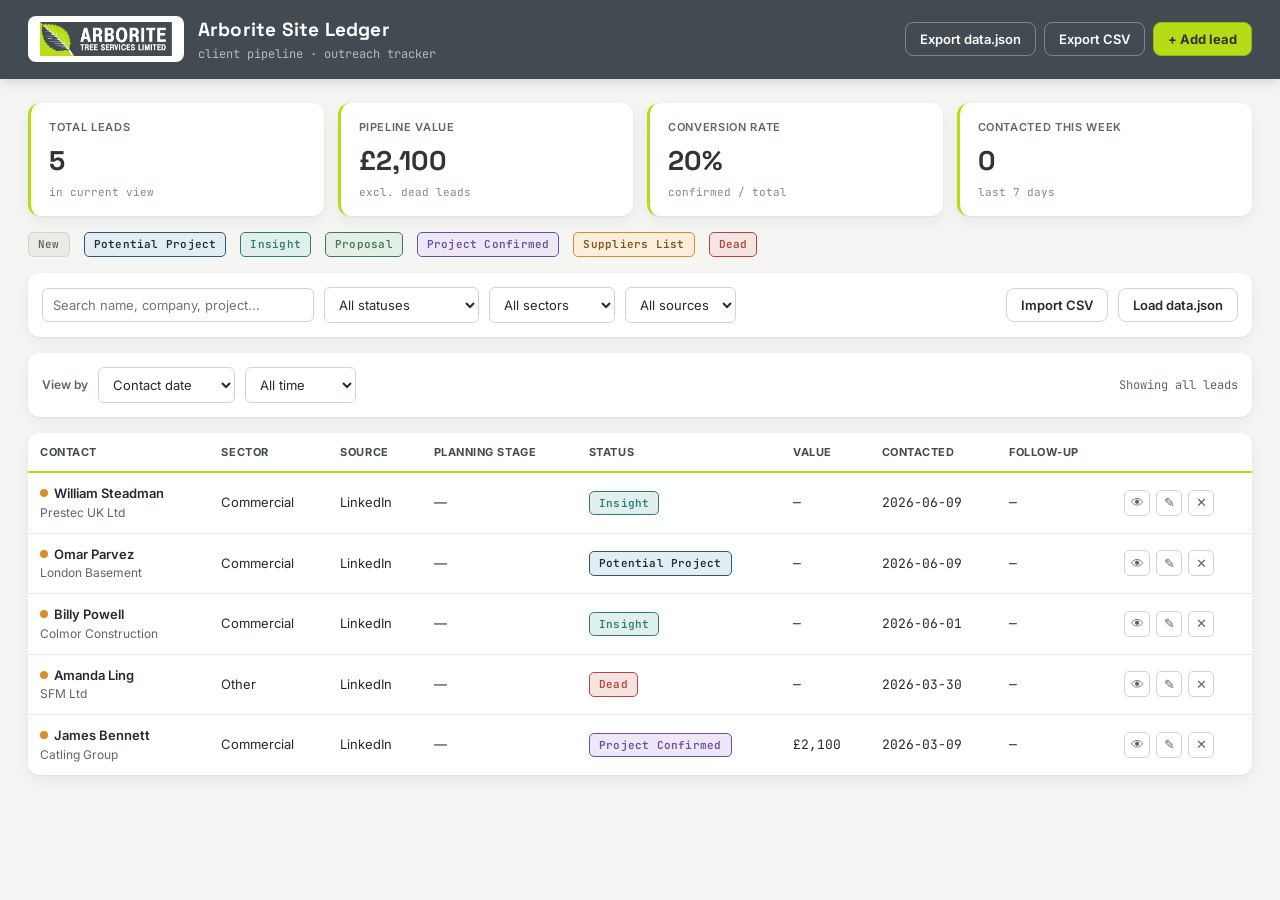
==== crm/index.html @ b4e0479b "Add Client Ledger CRM to Office Embeds the standalone site-ledger CRM (client pipeline / lead tracke" ====
<!DOCTYPE html>
<html lang="en">
<head>
<meta charset="UTF-8">
<meta name="viewport" content="width=device-width, initial-scale=1.0">
<title>Arborite Site Ledger — Client Pipeline</title>
<link rel="preconnect" href="https://fonts.googleapis.com">
<link rel="preconnect" href="https://fonts.gstatic.com" crossorigin>
<link href="https://fonts.googleapis.com/css2?family=Space+Grotesk:wght@500;600;700&family=Inter:wght@400;500;600&family=JetBrains+Mono:wght@400;500&display=swap" rel="stylesheet">
<style>
  :root{
    --ink:#242A2E;
    --ink-soft:#5C6570;
    --paper:#F5F6F3;
    --card:#FFFFFF;
    --line:#E7E9E4;
    --line-strong:#D2D5CD;
    --charcoal:#424A52;
    --charcoal-dark:#2E353A;
    --lime:#B6DC17;
    --lime-dark:#93B812;
    --lime-tint:#F2F9DC;
    --blue:#2B5876;
    --blue-dark:#17303F;
    --blue-tint:#E4EDF2;
    --amber:#D98E2B;
    --amber-tint:#FBEEDC;
    --green:#3F7A52;
    --green-tint:#E4EFE6;
    --red:#B4463C;
    --red-tint:#F5E4E2;
    --steel:#7C8A94;
    --steel-tint:#EBEAE3;
    --teal:#2D7D74;
    --teal-tint:#E1F0EE;
    --orange:#C0602A;
    --orange-tint:#F7E7DB;
    --purple:#6C4E9C;
    --purple-tint:#EEE7F5;
    --radius:10px;
    --shadow:0 1px 2px rgba(36,42,46,.05), 0 6px 16px rgba(36,42,46,.06);
    --font-display:'Space Grotesk',sans-serif;
    --font-body:'Inter',sans-serif;
    --font-mono:'JetBrains Mono',monospace;
  }
  *{box-sizing:border-box;}
  html,body{margin:0;padding:0;}
  body{
    background:var(--paper);
    color:var(--ink);
    font-family:var(--font-body);
    font-size:14px;
    line-height:1.5;
    min-height:100vh;
  }
  ::-webkit-scrollbar{width:10px;height:10px;}
  ::-webkit-scrollbar-thumb{background:var(--line-strong);border-radius:5px;}

  header.topbar{
    display:flex;align-items:center;justify-content:space-between;
    padding:16px 28px;background:var(--charcoal);
    box-shadow:0 2px 12px rgba(36,42,46,.18);
  }
  .brand{display:flex;align-items:center;gap:14px;}
  .brand .mark{height:34px;width:auto;display:block;}
  .brand h1{font-family:var(--font-display);font-size:19px;margin:0;letter-spacing:.2px;color:#fff;}
  .brand p{margin:0;font-size:12px;color:rgba(255,255,255,.62);font-family:var(--font-mono);}
  header.topbar .btn.ghost{border-color:rgba(255,255,255,.32);color:#fff;background:transparent;}
  header.topbar .btn.ghost:hover{background:rgba(255,255,255,.12);}

  main{padding:24px 28px 60px;max-width:1280px;margin:0 auto;}

  .stats{display:grid;grid-template-columns:repeat(4,1fr);gap:14px;margin-bottom:20px;}
  .stat{
    background:var(--card);border-radius:12px;box-shadow:var(--shadow);
    padding:16px 18px;position:relative;border-left:3px solid var(--lime);
  }
  .stat .label{font-size:11px;text-transform:uppercase;letter-spacing:.06em;color:var(--ink-soft);font-weight:600;margin-bottom:6px;}
  .stat .value{font-family:var(--font-display);font-size:27px;font-weight:700;color:var(--charcoal-dark);}
  .stat .sub{font-size:11px;color:var(--steel);font-family:var(--font-mono);margin-top:2px;}

  .toolbar{
    display:flex;flex-wrap:wrap;gap:10px;align-items:center;margin-bottom:16px;
    padding:14px;background:var(--card);border-radius:12px;box-shadow:var(--shadow);
  }
  .toolbar input[type=text], .toolbar select{
    border:1px solid var(--line-strong);border-radius:6px;padding:8px 10px;
    font-family:var(--font-body);font-size:13px;background:#fff;color:var(--ink);
  }
  .toolbar input[type=text]{flex:1;min-width:180px;}
  .spacer{flex:1 1 auto;}
  .btn{
    font-family:var(--font-body);font-weight:600;font-size:13px;
    border:1px solid var(--line-strong);border-radius:8px;background:#fff;color:var(--ink);
    padding:8px 14px;cursor:pointer;white-space:nowrap;

  }
  .btn:hover{background:var(--paper);}
  .btn.primary{background:var(--lime);color:var(--charcoal-dark);border-color:var(--lime-dark);font-weight:700;}
  .btn.primary:hover{background:var(--lime-dark);color:var(--charcoal-dark);}
  .btn.ghost{border-color:var(--line-strong);color:var(--ink-soft);}
  .btn.small{padding:5px 9px;font-size:12px;}
  .btn.danger{color:var(--red);border-color:var(--red);}
  .btn.danger:hover{background:var(--red-tint);}

  table{width:100%;border-collapse:collapse;background:var(--card);border-radius:12px;box-shadow:var(--shadow);overflow:hidden;}
  thead th{
    text-align:left;font-size:11px;text-transform:uppercase;letter-spacing:.05em;
    color:var(--charcoal);font-weight:700;padding:11px 12px;border-bottom:2px solid var(--lime);
    cursor:pointer;user-select:none;white-space:nowrap;
  }
  thead th:hover{color:var(--lime-dark);}
  tbody td{padding:11px 12px;border-bottom:1px solid var(--line);font-size:13px;vertical-align:middle;}
  tbody tr:last-child td{border-bottom:none;}
  tbody tr:hover{background:var(--lime-tint);}
  td.mono, .mono{font-family:var(--font-mono);}
  td.name-cell{font-weight:600;}
  td.name-cell span.company{display:block;font-weight:400;color:var(--ink-soft);font-size:12px;}

  .pill{
    display:inline-block;padding:3px 9px;border-radius:5px;font-size:11px;font-weight:600;
    font-family:var(--font-mono);letter-spacing:.02em;border:1px solid transparent;
  }
  .pill.st-new{background:var(--steel-tint);color:var(--ink-soft);border-color:var(--line-strong);}
  .pill.st-potential{background:var(--blue-tint);color:var(--blue-dark);border-color:var(--blue);}
  .pill.st-insight{background:var(--teal-tint);color:var(--teal);border-color:var(--teal);}
  .pill.st-suppliers{background:var(--amber-tint);color:#7A5416;border-color:var(--amber);}
  .pill.st-confirmed{background:var(--purple-tint);color:var(--purple);border-color:var(--purple);}
  .pill.st-proposal{background:var(--green-tint);color:var(--green);border-color:var(--green);}
  .pill.st-dead{background:var(--red-tint);color:var(--red);border-color:var(--red);}

  .priority-dot{display:inline-block;width:8px;height:8px;border-radius:50%;margin-right:6px;vertical-align:1px;}
  .priority-high{background:var(--red);}
  .priority-medium{background:var(--amber);}
  .priority-low{background:var(--steel);}

  .status-legend{display:flex;flex-wrap:wrap;gap:8px 14px;margin:-4px 0 16px;font-size:11px;color:var(--ink-soft);align-items:center;}
  .status-legend .pill{transform:none;}

  .row-actions{display:flex;gap:6px;}
  .icon-btn{
    width:26px;height:26px;border:1px solid var(--line-strong);background:#fff;border-radius:5px;
    cursor:pointer;display:flex;align-items:center;justify-content:center;font-size:13px;color:var(--ink-soft);
  }
  .icon-btn:hover{border-color:var(--ink);color:var(--ink);}

  .empty{padding:40px 20px;text-align:center;color:var(--ink-soft);}
  .empty h3{font-family:var(--font-display);margin:0 0 6px;color:var(--ink);}

  .overlay{
    position:fixed;inset:0;background:rgba(46,53,58,.6);display:none;
    align-items:flex-start;justify-content:center;padding:40px 16px;overflow-y:auto;z-index:50;
  }
  .overlay.open{display:flex;}
  .modal{
    background:var(--card);border-radius:14px;box-shadow:0 20px 50px rgba(36,42,46,.25);
    width:100%;max-width:640px;padding:24px 26px 26px;
  }
  .modal h2{font-family:var(--font-display);margin:0 0 4px;font-size:19px;}
  .modal .modal-sub{font-size:12px;color:var(--ink-soft);margin:0 0 18px;font-family:var(--font-mono);}
  .form-grid{display:grid;grid-template-columns:1fr 1fr;gap:12px 14px;}
  .form-grid .full{grid-column:1/-1;}
  .field label{display:block;font-size:11px;font-weight:700;text-transform:uppercase;letter-spacing:.04em;color:var(--ink-soft);margin-bottom:4px;}
  .field input, .field select, .field textarea{
    width:100%;border:1px solid var(--line-strong);border-radius:6px;padding:8px 10px;
    font-family:var(--font-body);font-size:13px;background:#fff;color:var(--ink);
  }
  .field textarea{resize:vertical;min-height:56px;}
  .section-label{
    grid-column:1/-1;font-family:var(--font-mono);font-size:11px;text-transform:uppercase;
    letter-spacing:.08em;color:var(--charcoal);border-top:1px dashed var(--line-strong);padding-top:12px;margin-top:2px;
  }
  .modal-footer{display:flex;justify-content:space-between;align-items:center;margin-top:20px;gap:10px;}

  .contact-row{display:grid;grid-template-columns:1.2fr 1.2fr 1.4fr 1fr auto;gap:6px;margin-bottom:6px;align-items:center;}
  .contact-row input{width:100%;border:1px solid var(--line-strong);border-radius:6px;padding:7px 9px;font-family:var(--font-body);font-size:12px;background:#fff;color:var(--ink);}
  .contact-row .icon-btn{flex-shrink:0;}
  @media (max-width:600px){ .contact-row{grid-template-columns:1fr 1fr;grid-auto-rows:auto;} .contact-row .icon-btn{grid-column:1/-1;justify-self:end;} }

  .view-header{display:flex;align-items:flex-start;justify-content:space-between;gap:12px;margin-bottom:4px;}
  .view-header h2{margin:0;}
  .view-header .view-company{font-size:13px;color:var(--ink-soft);margin:2px 0 0;}
  .view-grid{display:grid;grid-template-columns:1fr 1fr;gap:10px 20px;margin:16px 0;}
  .view-grid .vf{border-top:1px dashed var(--line);padding-top:8px;}
  .view-grid .vf .vlabel{font-size:11px;text-transform:uppercase;letter-spacing:.05em;color:var(--ink-soft);font-weight:700;margin-bottom:3px;}
  .view-grid .vf .vval{font-size:13px;}
  .view-grid .vf.full{grid-column:1/-1;}
  .view-section{margin-top:14px;padding-top:12px;border-top:1px dashed var(--line-strong);}
  .view-section .vlabel{font-size:11px;text-transform:uppercase;letter-spacing:.05em;color:var(--charcoal);font-weight:700;margin-bottom:6px;}
  .view-section .vbody{font-size:13px;line-height:1.65;white-space:pre-wrap;max-height:280px;overflow-y:auto;background:var(--paper);border:1px solid var(--line);border-radius:6px;padding:10px 12px;}

  .csv-map{width:100%;border-collapse:collapse;font-size:12px;margin-top:12px;}
  .csv-map th{text-align:left;padding:6px 8px;background:var(--steel-tint);}
  .csv-map td{padding:6px 8px;border-bottom:1px solid var(--line);}
  .csv-map select{width:100%;padding:5px;font-size:12px;border:1px solid var(--line-strong);border-radius:5px;}
  .csv-preview{font-family:var(--font-mono);font-size:11px;color:var(--ink-soft);max-width:220px;overflow:hidden;text-overflow:ellipsis;white-space:nowrap;}

  .helptext{font-size:12px;color:var(--ink-soft);line-height:1.6;background:var(--blue-tint);border:1px dashed var(--blue);border-radius:6px;padding:10px 12px;margin-bottom:14px;}
  .helptext code{background:rgba(255,255,255,.6);padding:1px 5px;border-radius:3px;font-family:var(--font-mono);}

  @media (max-width:760px){
    .stats{grid-template-columns:repeat(2,1fr);}
    .form-grid{grid-template-columns:1fr;}
    main{padding:16px;}
    header.topbar{padding:14px 16px;}
    table{font-size:12px;}
    thead th:nth-child(2), tbody td:nth-child(2),
    thead th:nth-child(4), tbody td:nth-child(4),
    thead th:nth-child(6), tbody td:nth-child(6),
    thead th:nth-child(8), tbody td:nth-child(8){display:none;}
  }
</style>
</head>
<body>

<header class="topbar">
  <div class="brand">
    <div style="background:#fff;border-radius:8px;padding:6px 12px;display:flex;align-items:center;">
      <img class="mark" alt="Arborite Tree Services logo" src="[data-uri]">
    </div>
    <div>
      <h1>Arborite Site Ledger</h1>
      <p>client pipeline · outreach tracker</p>
    </div>
  </div>
  <div style="display:flex;gap:8px;">
    <button class="btn ghost" id="btnExportJson">Export data.json</button>
    <button class="btn ghost" id="btnExportCsv">Export CSV</button>
    <button class="btn primary" id="btnAdd">+ Add lead</button>
  </div>
</header>

<div id="localNotice" style="display:none;background:var(--amber-tint);border-bottom:1px solid var(--amber);padding:8px 28px;font-size:12px;color:#7A5416;">
  Opened as a local file, so this is showing the built-in sample data rather than <code>data.json</code> — edits here won't be saved automatically. Host it on GitHub Pages (see README) for changes to load live, and always click <strong>Export data.json</strong> before closing to keep your work.
</div>

<main>

  <div class="stats" id="stats"></div>
  <div class="status-legend" id="statusLegend"></div>

  <div class="toolbar">
    <input type="text" id="search" placeholder="Search name, company, project...">
    <select id="filterStatus"><option value="">All statuses</option></select>
    <select id="filterSector"><option value="">All sectors</option></select>
    <select id="filterSource"><option value="">All sources</option></select>
    <span class="spacer"></span>
    <button class="btn" id="btnImportCsv">Import CSV</button>
    <button class="btn" id="btnImportJson">Load data.json</button>
  </div>

  <div class="toolbar">
    <label style="font-size:12px;color:var(--ink-soft);font-weight:600;">View by</label>
    <select id="periodBasis">
      <option value="contactDate">Contact date</option>
      <option value="dateInsight">Date insight</option>
      <option value="dateProposal">Date proposal</option>
      <option value="dateConfirmed">Date confirmed</option>
    </select>
    <select id="periodRange">
      <option value="all">All time</option>
      <option value="week">This week</option>
      <option value="month">This month</option>
      <option value="year">This year</option>
    </select>
    <span class="spacer"></span>
    <span id="periodSummary" style="font-size:12px;color:var(--ink-soft);font-family:var(--font-mono);"></span>
  </div>

  <table id="table">
    <thead>
      <tr>
        <th data-sort="name">Contact</th>
        <th data-sort="sector">Sector</th>
        <th data-sort="source">Source</th>
        <th data-sort="planningStage">Planning stage</th>
        <th data-sort="status">Status</th>
        <th data-sort="value">Value</th>
        <th data-sort="contactDate">Contacted</th>
        <th data-sort="nextFollowUp">Follow-up</th>
        <th></th>
      </tr>
    </thead>
    <tbody id="tbody"></tbody>
  </table>
  <div class="empty" id="emptyState" style="display:none;">
    <h3>No leads yet</h3>
    <p>Add one manually, or import a CSV export from Glenigan or your spreadsheet.</p>
  </div>

</main>

<div class="overlay" id="leadOverlay">
  <div class="modal">
    <h2 id="leadModalTitle">Add lead</h2>
    <p class="modal-sub">Fields marked with a section header are optional — fill in what applies.</p>
    <form id="leadForm">
      <div class="form-grid">
        <div class="field"><label>Name</label><input required name="name"></div>
        <div class="field"><label>Company</label><input name="company"></div>
        <div class="field"><label>Job title</label><input name="jobTitle"></div>
        <div class="field"><label>Net worth</label><input name="networth" placeholder="e.g. $20M-$50M"></div>
        <div class="field"><label>Sector</label>
          <select name="sector">
            <option>Commercial</option><option>Residential</option><option>Industrial</option>
            <option>Retail</option><option>Education</option><option>Healthcare</option>
            <option>Infrastructure</option><option>Other</option>
          </select>
        </div>
        <div class="field"><label>Source</label>
          <select name="source">
            <option>LinkedIn</option><option>Glenigan</option><option>Referral</option>
            <option>Cold call</option><option>Website</option><option>Other</option>
          </select>
        </div>
        <div class="field"><label>Status</label>
          <select name="status">
            <option>New</option><option>Potential Project</option><option>Insight</option>
            <option>Proposal</option><option>Project Confirmed</option>
            <option>Suppliers List</option><option>Dead</option>
          </select>
        </div>
        <div class="field"><label>Email</label><input name="email" type="email"></div>
        <div class="field"><label>Phone</label><input name="phone"></div>
        <div class="field full"><label>LinkedIn URL</label><input name="linkedinUrl"></div>
        <div class="field"><label>Contact date</label><input name="contactDate" type="date"></div>
        <div class="field"><label>Emailed?</label>
          <select name="emailed"><option value="true">Yes</option><option value="false">No</option></select>
        </div>
        <div class="field"><label>Called?</label>
          <select name="called"><option value="false">No</option><option value="true">Yes</option></select>
        </div>
        <div class="field"><label>Quote value (£)</label><input name="quoteValue" type="number" step="1"></div>
        <div class="field"><label>Date insight</label><input name="dateInsight" type="date"></div>
        <div class="field"><label>Date proposal</label><input name="dateProposal" type="date"></div>
        <div class="field"><label>Date confirmed</label><input name="dateConfirmed" type="date"></div>
        <div class="field"><label>Owner</label><input name="owner" placeholder="Who's handling this"></div>
        <div class="field"><label>Priority</label>
          <select name="priority"><option>Medium</option><option>High</option><option>Low</option></select>
        </div>
        <div class="field"><label>Next follow-up date</label>
          <div style="display:flex;gap:6px;">
            <input name="nextFollowUp" type="date" style="flex:1;">
            <button type="button" class="btn small" id="btnSuggestFollowUp" title="Suggest a follow-up date based on contact date and status">Suggest</button>
          </div>
        </div>
        <div class="field full"><label>Retarget / current situation</label><input name="retargetSituation" placeholder="e.g. revisit in Q3, awaiting budget sign-off"></div>

        <div class="section-label">Additional contacts (optional)</div>
        <div class="field full">
          <div id="contactsList"></div>
          <button type="button" class="btn small" id="btnAddContact" style="margin-top:2px;">+ Add contact</button>
        </div>

        <div class="section-label">Glenigan project details (optional)</div>
        <div class="field full"><label>Project name</label><input name="projectName" placeholder="e.g. 42 Fenwick Street redevelopment"></div>
        <div class="field"><label>Project value (£)</label><input name="projectValue" type="number" step="1"></div>
        <div class="field"><label>Planning stage</label>
          <select name="planningStage">
            <option value="">—</option>
            <option>Early planning</option><option>Plans approved</option>
            <option>Pre-tender</option><option>Tender</option>
            <option>Contract awarded</option>
          </select>
        </div>
        <div class="field"><label>Region</label><input name="region" placeholder="e.g. Greater London"></div>

        <div class="field full"><label>Comments / services required</label><textarea name="notes"></textarea></div>
      </div>
      <div class="modal-footer">
        <button type="button" class="btn danger" id="btnDeleteLead" style="display:none;">Delete lead</button>
        <span class="spacer"></span>
        <button type="button" class="btn ghost" id="btnCancelLead">Cancel</button>
        <button type="submit" class="btn primary">Save lead</button>
      </div>
    </form>
  </div>
</div>

<div class="overlay" id="viewOverlay">
  <div class="modal" id="viewModalBody" style="max-width:680px;"></div>
</div>

<div class="overlay" id="csvOverlay">
  <div class="modal" style="max-width:760px;">
    <h2>Import CSV</h2>
    <p class="modal-sub">Works with a Glenigan project export or your own spreadsheet — map the columns below, then import.</p>
    <div id="csvStep1">
      <div class="helptext">Export a CSV from Glenigan's dashboard, or from Excel via <code>File → Save As → CSV</code>, then choose the file here.</div>
      <input type="file" id="csvFile" accept=".csv,text/csv">
    </div>
    <div id="csvStep2" style="display:none;">
      <table class="csv-map">
        <thead><tr><th>Your column</th><th>Sample</th><th>Maps to</th></tr></thead>
        <tbody id="csvMapBody"></tbody>
      </table>
    </div>
    <div class="modal-footer">
      <span class="spacer"></span>
      <button type="button" class="btn ghost" id="btnCancelCsv">Cancel</button>
      <button type="button" class="btn primary" id="btnConfirmCsv" style="display:none;">Import rows</button>
    </div>
  </div>
</div>

<input type="file" id="jsonFile" accept=".json" style="display:none;">

<script>
const FIELD_OPTIONS = [
  {key:'', label:'— ignore —'},
  {key:'name', label:'Name'},
  {key:'company', label:'Company'},
  {key:'jobTitle', label:'Job title'},
  {key:'networth', label:'Net worth'},
  {key:'sector', label:'Sector'},
  {key:'source', label:'Source'},
  {key:'linkedinUrl', label:'LinkedIn URL'},
  {key:'email', label:'Email'},
  {key:'phone', label:'Phone'},
  {key:'contactDate', label:'Contact date'},
  {key:'status', label:'Status'},
  {key:'quoteValue', label:'Quote value'},
  {key:'dateInsight', label:'Date insight'},
  {key:'dateProposal', label:'Date proposal'},
  {key:'dateConfirmed', label:'Date confirmed'},
  {key:'projectName', label:'Project name'},
  {key:'projectValue', label:'Project value'},
  {key:'planningStage', label:'Planning stage'},
  {key:'region', label:'Region'},
  {key:'notes', label:'Comments / services required'},
  {key:'retargetSituation', label:'Retarget / current situation'},
  {key:'owner', label:'Owner'},
  {key:'priority', label:'Priority'},
  {key:'nextFollowUp', label:'Next follow-up date'},
];

const HEADER_GUESSES = {
  name:['name','contact name','full name','contact','lead'],
  company:['company','company name','client','organisation','organization'],
  jobTitle:['job title','title','position','role'],
  networth:['networth','net worth'],
  sector:['sector','vertical','industry'],
  source:['source','from','from?'],
  linkedinUrl:['linkedin','linkedin account','linkedin url','profile'],
  email:['email','email address'],
  phone:['phone','telephone','mobile','contact number'],
  contactDate:['contact date','date','date contacted','first contact','date a.','date added'],
  status:['status','stage','lead status'],
  quoteValue:['quote value','quote','value'],
  dateInsight:['date insight'],
  dateProposal:['date proposal'],
  dateConfirmed:['date confirmed','date confirm','confirmed date'],
  projectName:['project name','project','scheme','development','site name'],
  projectValue:['project value','contract value','value (£)','project cost','job value'],
  planningStage:['planning stage','planning status'],
  region:['region','location','area','county','town'],
  notes:['notes','comment','comments','description','comments/services required','services required'],
  retargetSituation:['retarget','current situation','retarget/current situation'],
  owner:['owner','assigned to','rep','sales rep','person'],
  priority:['priority'],
  nextFollowUp:['next follow up','next follow-up','follow up date','next action date','follo.','follow up'],
};

let LEADS = [];
let sortState = {key:'contactDate', dir:'desc'};

function uid(){ return 'l' + Math.random().toString(36).slice(2,9); }

const EMBEDDED_SEED = {
  "leads": [
    {
      "id": "l001",
      "name": "James Bennett",
      "company": "Catling Group",
      "jobTitle": "Managing QS",
      "sector": "Commercial",
      "source": "LinkedIn",
      "linkedinUrl": "https://www.linkedin.com/in/james-bennett-6b4420b2/",
      "email": "lirind@catlingltd.co.uk",
      "phone": "",
      "contactDate": "2026-03-09",
      "emailed": true,
      "status": "Project Confirmed",
      "quoteValue": 2100,
      "projectName": "",
      "projectValue": "",
      "region": "",
      "notes": "",
      "owner": "",
      "priority": "Medium",
      "nextFollowUp": "",
      "networth": "",
      "called": false,
      "retargetSituation": "",
      "dateInsight": "",
      "dateProposal": "",
      "dateConfirmed": "2026-06-09",
      "contacts": [],
      "planningStage": ""
    },
    {
      "id": "l002",
      "name": "Billy Powell",
      "company": "Colmor Construction",
      "jobTitle": "QS",
      "sector": "Commercial",
      "source": "LinkedIn",
      "linkedinUrl": "https://www.linkedin.com/in/billy-powell-5bb440133/",
      "email": "Billy@Colmorconstruction.co.uk",
      "phone": "",
      "contactDate": "2026-06-01",
      "emailed": true,
      "status": "Insight",
      "quoteValue": "",
      "projectName": "",
      "projectValue": "",
      "region": "",
      "notes": "",
      "owner": "",
      "priority": "Medium",
      "nextFollowUp": "",
      "networth": "",
      "called": false,
      "retargetSituation": "",
      "dateInsight": "",
      "dateProposal": "",
      "dateConfirmed": "",
      "contacts": [],
      "planningStage": ""
    },
    {
      "id": "l003",
      "name": "William Steadman",
      "company": "Prestec UK Ltd",
      "jobTitle": "Assistant QS",
      "sector": "Commercial",
      "source": "LinkedIn",
      "linkedinUrl": "https://www.linkedin.com/in/william-steadman-82a23a349/",
      "email": "will.steadman@prestecuk.com",
      "phone": "",
      "contactDate": "2026-06-09",
      "emailed": true,
      "status": "Insight",
      "quoteValue": "",
      "projectName": "",
      "projectValue": "",
      "region": "",
      "notes": "",
      "owner": "",
      "priority": "Medium",
      "nextFollowUp": "",
      "networth": "",
      "called": false,
      "retargetSituation": "",
      "dateInsight": "",
      "dateProposal": "",
      "dateConfirmed": "",
      "contacts": [],
      "planningStage": ""
    },
    {
      "id": "l004",
      "name": "Amanda Ling",
      "company": "SFM Ltd",
      "jobTitle": "MD",
      "sector": "Other",
      "source": "LinkedIn",
      "linkedinUrl": "https://www.linkedin.com/in/amandaling/",
      "email": "Laura.Mascall@sfm-limited.com",
      "phone": "",
      "contactDate": "2026-03-30",
      "emailed": true,
      "status": "Dead",
      "quoteValue": "",
      "projectName": "",
      "projectValue": "",
      "region": "",
      "notes": "",
      "owner": "",
      "priority": "Medium",
      "nextFollowUp": "",
      "networth": "",
      "called": false,
      "retargetSituation": "",
      "dateInsight": "",
      "dateProposal": "",
      "dateConfirmed": "",
      "contacts": [],
      "planningStage": ""
    },
    {
      "id": "l005",
      "name": "Omar Parvez",
      "company": "London Basement",
      "jobTitle": "QS",
      "sector": "Commercial",
      "source": "LinkedIn",
      "linkedinUrl": "https://www.linkedin.com/in/omar-p-53b12b8a/",
      "email": "sales@londonbasement.co.uk",
      "phone": "",
      "contactDate": "2026-06-09",
      "emailed": true,
      "status": "Potential Project",
      "quoteValue": "",
      "projectName": "",
      "projectValue": "",
      "region": "",
      "notes": "",
      "owner": "",
      "priority": "Medium",
      "nextFollowUp": "",
      "networth": "",
      "called": false,
      "retargetSituation": "",
      "dateInsight": "",
      "dateProposal": "",
      "dateConfirmed": "",
      "contacts": [],
      "planningStage": ""
    }
  ]
};

function statusClass(s){
  const map = {
    'New':'st-new','Potential Project':'st-potential','Insight':'st-insight',
    'Proposal':'st-proposal','Project Confirmed':'st-confirmed',
    'Suppliers List':'st-suppliers','Dead':'st-dead'
  };
  return map[s] || 'st-new';
}

function money(n){
  if(n === '' || n === null || n === undefined || isNaN(n)) return '—';
  return '£' + Number(n).toLocaleString('en-GB');
}

async function loadData(){
  try{
    const res = await fetch('./data.json', {cache:'no-store'});
    if(!res.ok) throw new Error('no file');
    const json = await res.json();
    LEADS = json.leads || [];
  }catch(e){
    LEADS = JSON.parse(JSON.stringify(EMBEDDED_SEED.leads));
    document.getElementById('localNotice').style.display = 'block';
  }
  populateFilterOptions();
  render();
}

function populateFilterOptions(){
  const statusSel = document.getElementById('filterStatus');
  const sectorSel = document.getElementById('filterSector');
  const sourceSel = document.getElementById('filterSource');
  const statuses = ['New','Potential Project','Insight','Proposal','Project Confirmed','Suppliers List','Dead'];
  const sectors = ['Commercial','Residential','Industrial','Retail','Education','Healthcare','Infrastructure','Other'];
  const sources = ['LinkedIn','Glenigan','Referral','Cold call','Website','Other'];
  [[statusSel,statuses],[sectorSel,sectors],[sourceSel,sources]].forEach(([sel,list])=>{
    list.forEach(v=>{
      const o=document.createElement('option'); o.value=v; o.textContent=v; sel.appendChild(o);
    });
  });
}

const STATUS_LIST = ['New','Potential Project','Insight','Proposal','Project Confirmed','Suppliers List','Dead'];

function renderStatusLegend(){
  document.getElementById('statusLegend').innerHTML = STATUS_LIST.map(s=>
    `<span class="pill ${statusClass(s)}">${s}</span>`
  ).join('');
}

function computeStats(list){
  const total = list.length;
  const active = list.filter(l=>l.status!=='Dead');
  const pipelineValue = active.reduce((sum,l)=>{
    const q = parseFloat(l.quoteValue)||0;
    const p = parseFloat(l.projectValue)||0;
    return sum + q + p;
  },0);
  const converted = list.filter(l=>l.status==='Project Confirmed').length;
  const conversionRate = total ? Math.round((converted/total)*100) : 0;
  const weekAgo = new Date(); weekAgo.setDate(weekAgo.getDate()-7);
  const thisWeek = list.filter(l=>l.contactDate && new Date(l.contactDate) >= weekAgo).length;
  return {total, pipelineValue, conversionRate, thisWeek};
}

function renderStats(list){
  const s = computeStats(list);
  document.getElementById('stats').innerHTML = `
    <div class="stat"><div class="label">Total leads</div><div class="value">${s.total}</div><div class="sub">in current view</div></div>
    <div class="stat"><div class="label">Pipeline value</div><div class="value">${money(s.pipelineValue)}</div><div class="sub">excl. dead leads</div></div>
    <div class="stat"><div class="label">Conversion rate</div><div class="value">${s.conversionRate}%</div><div class="sub">confirmed / total</div></div>
    <div class="stat"><div class="label">Contacted this week</div><div class="value">${s.thisWeek}</div><div class="sub">last 7 days</div></div>
  `;
}

function inPeriod(dateStr, range){
  if(range === 'all') return true;
  if(!dateStr) return false;
  const d = new Date(dateStr);
  if(isNaN(d)) return false;
  const now = new Date();
  if(range === 'week'){
    const weekAgo = new Date(); weekAgo.setDate(now.getDate()-7);
    return d >= weekAgo && d <= now;
  }
  if(range === 'month'){
    return d.getFullYear() === now.getFullYear() && d.getMonth() === now.getMonth();
  }
  if(range === 'year'){
    return d.getFullYear() === now.getFullYear();
  }
  return true;
}

function getFiltered(){
  const q = document.getElementById('search').value.trim().toLowerCase();
  const fStatus = document.getElementById('filterStatus').value;
  const fSector = document.getElementById('filterSector').value;
  const fSource = document.getElementById('filterSource').value;
  const pBasis = document.getElementById('periodBasis').value;
  const pRange = document.getElementById('periodRange').value;
  let list = LEADS.filter(l=>{
    if(fStatus && l.status !== fStatus) return false;
    if(fSector && l.sector !== fSector) return false;
    if(fSource && l.source !== fSource) return false;
    if(!inPeriod(l[pBasis], pRange)) return false;
    if(q){
      const hay = [l.name,l.company,l.projectName,l.jobTitle,l.region].join(' ').toLowerCase();
      if(!hay.includes(q)) return false;
    }
    return true;
  });
  list.sort((a,b)=>{
    let av,bv;
    if(sortState.key==='value'){
      av = (parseFloat(a.quoteValue)||0)+(parseFloat(a.projectValue)||0);
      bv = (parseFloat(b.quoteValue)||0)+(parseFloat(b.projectValue)||0);
    } else {
      av = a[sortState.key] || '';
      bv = b[sortState.key] || '';
    }
    if(av < bv) return sortState.dir==='asc' ? -1 : 1;
    if(av > bv) return sortState.dir==='asc' ? 1 : -1;
    return 0;
  });
  return list;
}

const RANGE_LABEL = {all:'All time', week:'this week', month:'this month', year:'this year'};
const BASIS_LABEL = {contactDate:'contact date', dateInsight:'date insight', dateProposal:'date proposal', dateConfirmed:'date confirmed'};

function render(){
  const list = getFiltered();
  renderStats(list);
  const basis = document.getElementById('periodBasis').value;
  const range = document.getElementById('periodRange').value;
  document.getElementById('periodSummary').textContent =
    range === 'all' ? 'Showing all leads' : `Showing ${RANGE_LABEL[range]}, by ${BASIS_LABEL[basis]}`;
  const tbody = document.getElementById('tbody');
  const empty = document.getElementById('emptyState');
  if(list.length === 0){
    tbody.innerHTML = '';
    empty.style.display = 'block';
    document.getElementById('table').style.display = 'none';
    return;
  }
  empty.style.display = 'none';
  document.getElementById('table').style.display = 'table';
  tbody.innerHTML = list.map(l=>{
    const val = (parseFloat(l.quoteValue)||0)+(parseFloat(l.projectValue)||0);
    const prClass = 'priority-' + (l.priority||'Medium').toLowerCase();
    const ownerLine = l.company && l.owner ? `${escapeHtml(l.company)} · ${escapeHtml(l.owner)}` : escapeHtml(l.company||l.owner||'');
    return `<tr data-id="${l.id}">
      <td class="name-cell"><span class="priority-dot ${prClass}" title="Priority: ${l.priority||'Medium'}"></span>${escapeHtml(l.name||'')}${ownerLine ? `<span class="company">${ownerLine}</span>`:''}</td>
      <td>${escapeHtml(l.sector||'—')}</td>
      <td>${escapeHtml(l.source||'—')}</td>
      <td>${escapeHtml(l.planningStage||'—')}</td>
      <td><span class="pill ${statusClass(l.status)}">${escapeHtml(l.status||'New')}</span></td>
      <td class="mono">${val ? money(val) : '—'}</td>
      <td class="mono">${l.contactDate||'—'}</td>
      <td class="mono">${followUpCell(l)}</td>
      <td>
        <div class="row-actions">
          <button class="icon-btn view-btn" title="View" data-id="${l.id}">&#128065;</button>
          <button class="icon-btn edit-btn" title="Edit" data-id="${l.id}">✎</button>
          <button class="icon-btn delete-btn" title="Delete" data-id="${l.id}">✕</button>
        </div>
      </td>
    </tr>`;
  }).join('');

  tbody.querySelectorAll('.view-btn').forEach(b=>b.addEventListener('click', ()=>openViewModal(b.dataset.id)));
  tbody.querySelectorAll('.edit-btn').forEach(b=>b.addEventListener('click', ()=>openLeadModal(b.dataset.id)));
  tbody.querySelectorAll('.delete-btn').forEach(b=>b.addEventListener('click', ()=>deleteLead(b.dataset.id)));
}

function followUpCell(l){
  if(!l.nextFollowUp) return '—';
  const isOpen = l.status !== 'Dead' && l.status !== 'Project Confirmed';
  const isOverdue = isOpen && new Date(l.nextFollowUp) < new Date(new Date().toDateString());
  return isOverdue
    ? `<span style="color:var(--red);font-weight:600;">${l.nextFollowUp}</span>`
    : l.nextFollowUp;
}

function escapeHtml(str){
  return String(str).replace(/[&<>"']/g, m=>({'&':'&amp;','<':'&lt;','>':'&gt;','"':'&quot;',"'":'&#39;'}[m]));
}

document.querySelectorAll('thead th[data-sort]').forEach(th=>{
  th.addEventListener('click', ()=>{
    const key = th.dataset.sort;
    if(sortState.key === key){ sortState.dir = sortState.dir==='asc'?'desc':'asc'; }
    else { sortState.key = key; sortState.dir = 'asc'; }
    render();
  });
});

['search','filterStatus','filterSector','filterSource','periodBasis','periodRange'].forEach(id=>{
  document.getElementById(id).addEventListener('input', render);
  document.getElementById(id).addEventListener('change', render);
});
renderStatusLegend();

// ---- View modal (read-only) ----
const viewOverlay = document.getElementById('viewOverlay');

function vf(label, value, full){
  if(value === undefined || value === null || value === '') value = '—';
  return `<div class="vf${full?' full':''}"><div class="vlabel">${label}</div><div class="vval">${escapeHtml(value)}</div></div>`;
}

function openViewModal(id){
  const l = LEADS.find(x=>x.id===id);
  if(!l) return;
  const val = (parseFloat(l.quoteValue)||0)+(parseFloat(l.projectValue)||0);
  document.getElementById('viewModalBody').innerHTML = `
    <div class="view-header">
      <div>
        <h2>${escapeHtml(l.name||'')}</h2>
        <p class="view-company">${escapeHtml(l.jobTitle||'')}${l.jobTitle && l.company ? ' · ' : ''}${escapeHtml(l.company||'')}</p>
      </div>
      <span class="pill ${statusClass(l.status)}">${escapeHtml(l.status||'New')}</span>
    </div>
    <div class="view-grid">
      ${vf('Sector', l.sector)}
      ${vf('Source', l.source)}
      ${vf('Email', l.email)}
      ${vf('Phone', l.phone)}
      <div class="vf full"><div class="vlabel">LinkedIn</div><div class="vval">${l.linkedinUrl ? `<a href="${escapeHtml(l.linkedinUrl)}" target="_blank" rel="noopener" style="color:var(--blue);">${escapeHtml(l.linkedinUrl)}</a>` : '—'}</div></div>
      ${vf('Net worth', l.networth)}
      ${vf('Owner', l.owner)}
      ${vf('Priority', l.priority)}
      ${vf('Emailed', l.emailed ? 'Yes' : 'No')}
      ${vf('Called', l.called ? 'Yes' : 'No')}
      ${vf('Contact date', l.contactDate)}
      ${vf('Next follow-up', l.nextFollowUp)}
      ${vf('Date insight', l.dateInsight)}
      ${vf('Date proposal', l.dateProposal)}
      ${vf('Date confirmed', l.dateConfirmed)}
      ${vf('Quote / value', val ? money(val) : '—')}
    </div>
    ${l.projectName || l.projectValue || l.planningStage || l.region ? `
    <div class="view-section">
      <div class="vlabel">Glenigan project</div>
      <div class="view-grid" style="margin-top:0;">
        ${vf('Project name', l.projectName, true)}
        ${vf('Project value', l.projectValue ? money(l.projectValue) : '—')}
        ${vf('Planning stage', l.planningStage)}
        ${vf('Region', l.region)}
      </div>
    </div>` : ''}
    ${l.contacts && l.contacts.length ? `
    <div class="view-section">
      <div class="vlabel">Additional contacts</div>
      <div class="view-grid" style="margin-top:0;">
        ${l.contacts.map(c=>`
          <div class="vf full" style="border-top:1px solid var(--line);padding-top:8px;">
            <div class="vval" style="font-weight:600;">${escapeHtml(c.name||'Unnamed contact')}${c.jobTitle?` <span style="font-weight:400;color:var(--ink-soft);">— ${escapeHtml(c.jobTitle)}</span>`:''}</div>
            <div class="vval" style="color:var(--ink-soft);font-size:12px;margin-top:2px;">${[c.email,c.phone].filter(Boolean).map(escapeHtml).join(' · ') || '—'}</div>
          </div>`).join('')}
      </div>
    </div>` : ''}
    ${l.retargetSituation ? `
    <div class="view-section">
      <div class="vlabel">Retarget / current situation</div>
      <div class="vbody">${escapeHtml(l.retargetSituation)}</div>
    </div>` : ''}
    <div class="view-section">
      <div class="vlabel">Comments / services required</div>
      <div class="vbody">${l.notes ? escapeHtml(l.notes) : 'No description yet.'}</div>
    </div>
    <div class="modal-footer">
      <span class="spacer"></span>
      <button type="button" class="btn ghost" id="btnCloseView">Close</button>
      <button type="button" class="btn primary" id="btnEditFromView">Edit lead</button>
    </div>
  `;
  viewOverlay.classList.add('open');
  document.getElementById('btnCloseView').addEventListener('click', ()=>viewOverlay.classList.remove('open'));
  document.getElementById('btnEditFromView').addEventListener('click', ()=>{
    viewOverlay.classList.remove('open');
    openLeadModal(id);
  });
}
viewOverlay.addEventListener('click', e=>{ if(e.target===viewOverlay) viewOverlay.classList.remove('open'); });

function contactRowHtml(c){
  c = c || {name:'',jobTitle:'',email:'',phone:''};
  return `<div class="contact-row" data-cid="${c.id||uid()}">
    <input class="c-name" placeholder="Name" value="${escapeHtml(c.name||'')}">
    <input class="c-title" placeholder="Job title" value="${escapeHtml(c.jobTitle||'')}">
    <input class="c-email" placeholder="Email" value="${escapeHtml(c.email||'')}">
    <input class="c-phone" placeholder="Phone" value="${escapeHtml(c.phone||'')}">
    <button type="button" class="icon-btn c-remove" title="Remove">✕</button>
  </div>`;
}

function renderContactRows(contacts){
  const list = document.getElementById('contactsList');
  list.innerHTML = (contacts||[]).map(contactRowHtml).join('');
}
document.getElementById('contactsList').addEventListener('click', e=>{
  if(e.target.classList.contains('c-remove')) e.target.closest('.contact-row').remove();
});

document.getElementById('btnAddContact').addEventListener('click', ()=>{
  document.getElementById('contactsList').insertAdjacentHTML('beforeend', contactRowHtml());
});

function collectContactsFromForm(){
  return Array.from(document.querySelectorAll('#contactsList .contact-row')).map(row=>({
    id: row.dataset.cid,
    name: row.querySelector('.c-name').value.trim(),
    jobTitle: row.querySelector('.c-title').value.trim(),
    email: row.querySelector('.c-email').value.trim(),
    phone: row.querySelector('.c-phone').value.trim(),
  })).filter(c=>c.name || c.jobTitle || c.email || c.phone);
}

const FOLLOWUP_CADENCE_DAYS = {
  'New': 3, 'Potential Project': 3, 'Insight': 7, 'Proposal': 5,
  'Suppliers List': 14, 'Project Confirmed': 30, 'Dead': null
};

function addDays(dateStr, days){
  const d = dateStr ? new Date(dateStr) : new Date();
  if(isNaN(d)) return '';
  d.setDate(d.getDate() + days);
  return d.toISOString().slice(0,10);
}

function suggestFollowUp(){
  const status = leadForm.elements['status'].value;
  const contactDate = leadForm.elements['contactDate'].value;
  const days = FOLLOWUP_CADENCE_DAYS[status];
  if(days === null || days === undefined){
    alert('No standard follow-up cadence for "' + status + '" — set a date manually.');
    return;
  }
  leadForm.elements['nextFollowUp'].value = addDays(contactDate, days);
}
document.getElementById('btnSuggestFollowUp').addEventListener('click', suggestFollowUp);

// ---- Lead modal ----
const leadOverlay = document.getElementById('leadOverlay');
const leadForm = document.getElementById('leadForm');
let editingId = null;

function openLeadModal(id){
  editingId = id || null;
  const lead = id ? LEADS.find(l=>l.id===id) : null;
  document.getElementById('leadModalTitle').textContent = lead ? 'Edit lead' : 'Add lead';
  document.getElementById('btnDeleteLead').style.display = lead ? 'inline-block' : 'none';
  leadForm.reset();
  if(lead){
    Object.keys(lead).forEach(k=>{
      const el = leadForm.elements[k];
      if(!el) return;
      if(k==='emailed'){ el.value = lead.emailed ? 'true' : 'false'; }
      else if(k==='called'){ el.value = lead.called ? 'true' : 'false'; }
      else el.value = lead[k] ?? '';
    });
  }
  renderContactRows(lead ? lead.contacts : []);
  if(!lead){
    leadForm.elements['contactDate'].value = new Date().toISOString().slice(0,10);
    suggestFollowUp();
  }
  leadOverlay.classList.add('open');
}
function closeLeadModal(){ leadOverlay.classList.remove('open'); editingId=null; }

['contactDate','status'].forEach(name=>{
  leadForm.elements[name].addEventListener('change', ()=>{
    if(!leadForm.elements['nextFollowUp'].value) suggestFollowUp();
  });
});

document.getElementById('btnAdd').addEventListener('click', ()=>openLeadModal(null));
document.getElementById('btnCancelLead').addEventListener('click', closeLeadModal);
leadOverlay.addEventListener('click', e=>{ if(e.target===leadOverlay) closeLeadModal(); });

leadForm.addEventListener('submit', e=>{
  e.preventDefault();
  const fd = new FormData(leadForm);
  const obj = {};
  for(const [k,v] of fd.entries()) obj[k] = v;
  obj.emailed = obj.emailed === 'true';
  obj.called = obj.called === 'true';
  obj.contacts = collectContactsFromForm();
  if(editingId){
    const idx = LEADS.findIndex(l=>l.id===editingId);
    LEADS[idx] = {...LEADS[idx], ...obj, id:editingId};
  }else{
    obj.id = uid();
    LEADS.push(obj);
  }
  closeLeadModal();
  render();
});

document.getElementById('btnDeleteLead').addEventListener('click', ()=>{
  if(editingId) deleteLead(editingId);
  closeLeadModal();
});

function deleteLead(id){
  if(!confirm('Delete this lead? This cannot be undone.')) return;
  LEADS = LEADS.filter(l=>l.id!==id);
  render();
}

// ---- Export ----
document.getElementById('btnExportJson').addEventListener('click', ()=>{
  const blob = new Blob([JSON.stringify({leads:LEADS}, null, 2)], {type:'application/json'});
  downloadBlob(blob, 'data.json');
});

document.getElementById('btnExportCsv').addEventListener('click', ()=>{
  const cols = ['name','company','jobTitle','networth','sector','source','linkedinUrl','email','phone','contactDate','emailed','called','status','quoteValue','dateInsight','dateProposal','dateConfirmed','projectName','projectValue','planningStage','region','retargetSituation','owner','priority','nextFollowUp','notes'];
  const rows = [cols.join(',')];
  LEADS.forEach(l=>{
    rows.push(cols.map(c=>{
      let v = l[c] ?? '';
      v = String(v).replace(/"/g,'""');
      return /[",\n]/.test(v) ? `"${v}"` : v;
    }).join(','));
  });
  const blob = new Blob([rows.join('\n')], {type:'text/csv'});
  downloadBlob(blob, 'leads-export.csv');
});

function downloadBlob(blob, filename){
  const url = URL.createObjectURL(blob);
  const a = document.createElement('a');
  a.href = url; a.download = filename;
  document.body.appendChild(a); a.click(); document.body.removeChild(a);
  URL.revokeObjectURL(url);
}

document.getElementById('btnImportJson').addEventListener('click', ()=>document.getElementById('jsonFile').click());
document.getElementById('jsonFile').addEventListener('change', e=>{
  const file = e.target.files[0];
  if(!file) return;
  const reader = new FileReader();
  reader.onload = ()=>{
    try{
      const json = JSON.parse(reader.result);
      LEADS = json.leads || [];
      render();
    }catch(err){ alert('Could not read that file — make sure it is a valid data.json export.'); }
  };
  reader.readAsText(file);
  e.target.value = '';
});

// ---- CSV import ----
const csvOverlay = document.getElementById('csvOverlay');
let csvRows = [];
let csvHeaders = [];

document.getElementById('btnImportCsv').addEventListener('click', ()=>{
  document.getElementById('csvStep1').style.display='block';
  document.getElementById('csvStep2').style.display='none';
  document.getElementById('btnConfirmCsv').style.display='none';
  document.getElementById('csvFile').value = '';
  csvOverlay.classList.add('open');
});
document.getElementById('btnCancelCsv').addEventListener('click', ()=>csvOverlay.classList.remove('open'));
csvOverlay.addEventListener('click', e=>{ if(e.target===csvOverlay) csvOverlay.classList.remove('open'); });

function parseCsv(text){
  const rows = [];
  let cur = [], field = '', inQuotes = false;
  for(let i=0;i<text.length;i++){
    const c = text[i];
    if(inQuotes){
      if(c === '"'){
        if(text[i+1] === '"'){ field += '"'; i++; }
        else inQuotes = false;
      } else field += c;
    } else {
      if(c === '"') inQuotes = true;
      else if(c === ','){ cur.push(field); field=''; }
      else if(c === '\n' || c === '\r'){
        if(field !== '' || cur.length){ cur.push(field); rows.push(cur); cur=[]; field=''; }
        if(c === '\r' && text[i+1] === '\n') i++;
      } else field += c;
    }
  }
  if(field !== '' || cur.length){ cur.push(field); rows.push(cur); }
  return rows.filter(r => r.some(c => c.trim() !== ''));
}

function guessField(header){
  const h = header.trim().toLowerCase();
  for(const [key, guesses] of Object.entries(HEADER_GUESSES)){
    if(guesses.includes(h)) return key;
  }
  return '';
}

document.getElementById('csvFile').addEventListener('change', e=>{
  const file = e.target.files[0];
  if(!file) return;
  const reader = new FileReader();
  reader.onload = ()=>{
    const rows = parseCsv(reader.result);
    if(rows.length < 2){ alert('That file has no data rows.'); return; }
    csvHeaders = rows[0];
    csvRows = rows.slice(1);
    renderCsvMap();
    document.getElementById('csvStep1').style.display='none';
    document.getElementById('csvStep2').style.display='block';
    document.getElementById('btnConfirmCsv').style.display='inline-block';
  };
  reader.readAsText(file);
});

function renderCsvMap(){
  const tbody = document.getElementById('csvMapBody');
  tbody.innerHTML = csvHeaders.map((h, i)=>{
    const guess = guessField(h);
    const sample = csvRows[0] && csvRows[0][i] ? csvRows[0][i] : '';
    const opts = FIELD_OPTIONS.map(f=>`<option value="${f.key}" ${f.key===guess?'selected':''}>${f.label}</option>`).join('');
    return `<tr>
      <td>${escapeHtml(h)}</td>
      <td class="csv-preview">${escapeHtml(sample)}</td>
      <td><select data-col="${i}">${opts}</select></td>
    </tr>`;
  }).join('');
}

document.getElementById('btnConfirmCsv').addEventListener('click', ()=>{
  const selects = document.querySelectorAll('#csvMapBody select');
  const mapping = {};
  selects.forEach(sel=>{ if(sel.value) mapping[sel.dataset.col] = sel.value; });
  let added = 0;
  csvRows.forEach(row=>{
    const obj = {id: uid(), sector:'', source:'Glenigan', status:'New', emailed:false, called:false};
    Object.entries(mapping).forEach(([col,key])=>{
      let v = row[parseInt(col)] || '';
      if(key === 'emailed' || key === 'called') v = /^(y|yes|true)$/i.test(v);
      obj[key] = v;
    });
    if(!obj.name && !obj.projectName) return;
    if(!obj.name) obj.name = obj.projectName;
    LEADS.push(obj);
    added++;
  });
  csvOverlay.classList.remove('open');
  render();
  alert(added + ' lead(s) imported. Remember to click "Export data.json" and commit the file to save these changes.');
});

loadData();
</script>
</body>
</html>
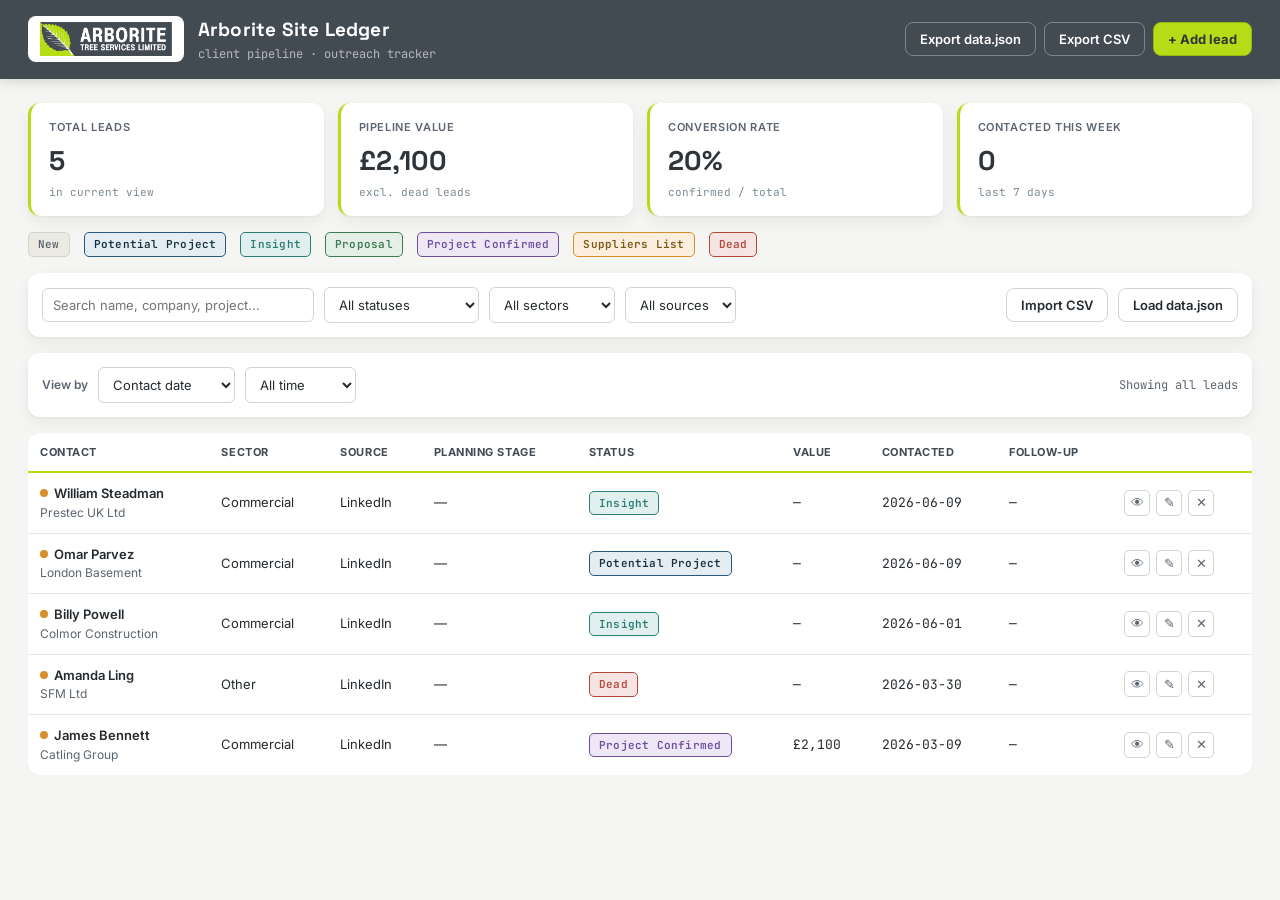
==== commit 085910b8: "Fix Client Ledger CRM mobile layout The header's three action buttons didn't wrap, which forced the " ====
--- a/crm/index.html
+++ b/crm/index.html
@@ -44,7 +44,7 @@
     --font-mono:'JetBrains Mono',monospace;
   }
   *{box-sizing:border-box;}
-  html,body{margin:0;padding:0;}
+  html,body{margin:0;padding:0;overflow-x:hidden;}
   body{
     background:var(--paper);
     color:var(--ink);
@@ -57,11 +57,12 @@
   ::-webkit-scrollbar-thumb{background:var(--line-strong);border-radius:5px;}
 
   header.topbar{
-    display:flex;align-items:center;justify-content:space-between;
+    display:flex;align-items:center;justify-content:space-between;flex-wrap:wrap;gap:12px;
     padding:16px 28px;background:var(--charcoal);
     box-shadow:0 2px 12px rgba(36,42,46,.18);
   }
-  .brand{display:flex;align-items:center;gap:14px;}
+  header.topbar .topbar-actions{display:flex;gap:8px;flex-wrap:wrap;}
+  .brand{display:flex;align-items:center;gap:14px;flex-wrap:wrap;}
   .brand .mark{height:34px;width:auto;display:block;}
   .brand h1{font-family:var(--font-display);font-size:19px;margin:0;letter-spacing:.2px;color:#fff;}
   .brand p{margin:0;font-size:12px;color:rgba(255,255,255,.62);font-family:var(--font-mono);}
@@ -201,13 +202,23 @@
   @media (max-width:760px){
     .stats{grid-template-columns:repeat(2,1fr);}
     .form-grid{grid-template-columns:1fr;}
+    .view-grid{grid-template-columns:1fr;}
     main{padding:16px;}
     header.topbar{padding:14px 16px;}
+    .brand h1{font-size:17px;}
     table{font-size:12px;}
     thead th:nth-child(2), tbody td:nth-child(2),
     thead th:nth-child(4), tbody td:nth-child(4),
     thead th:nth-child(6), tbody td:nth-child(6),
     thead th:nth-child(8), tbody td:nth-child(8){display:none;}
+    .icon-btn{width:32px;height:32px;font-size:15px;}
+  }
+  @media (max-width:480px){
+    .topbar-actions{width:100%;}
+    .topbar-actions .btn{flex:1 1 auto;}
+    .stats{grid-template-columns:1fr 1fr;gap:10px;}
+    .stat{padding:12px 14px;}
+    .stat .value{font-size:22px;}
   }
 </style>
 </head>
@@ -223,7 +234,7 @@
       <p>client pipeline · outreach tracker</p>
     </div>
   </div>
-  <div style="display:flex;gap:8px;">
+  <div class="topbar-actions">
     <button class="btn ghost" id="btnExportJson">Export data.json</button>
     <button class="btn ghost" id="btnExportCsv">Export CSV</button>
     <button class="btn primary" id="btnAdd">+ Add lead</button>
@@ -267,6 +278,7 @@
     <span id="periodSummary" style="font-size:12px;color:var(--ink-soft);font-family:var(--font-mono);"></span>
   </div>
 
+  <div style="overflow-x:auto;border-radius:12px;">
   <table id="table">
     <thead>
       <tr>
@@ -283,6 +295,7 @@
     </thead>
     <tbody id="tbody"></tbody>
   </table>
+  </div>
   <div class="empty" id="emptyState" style="display:none;">
     <h3>No leads yet</h3>
     <p>Add one manually, or import a CSV export from Glenigan or your spreadsheet.</p>
@@ -390,10 +403,12 @@
       <input type="file" id="csvFile" accept=".csv,text/csv">
     </div>
     <div id="csvStep2" style="display:none;">
+      <div style="overflow-x:auto;">
       <table class="csv-map">
         <thead><tr><th>Your column</th><th>Sample</th><th>Maps to</th></tr></thead>
         <tbody id="csvMapBody"></tbody>
       </table>
+      </div>
     </div>
     <div class="modal-footer">
       <span class="spacer"></span>
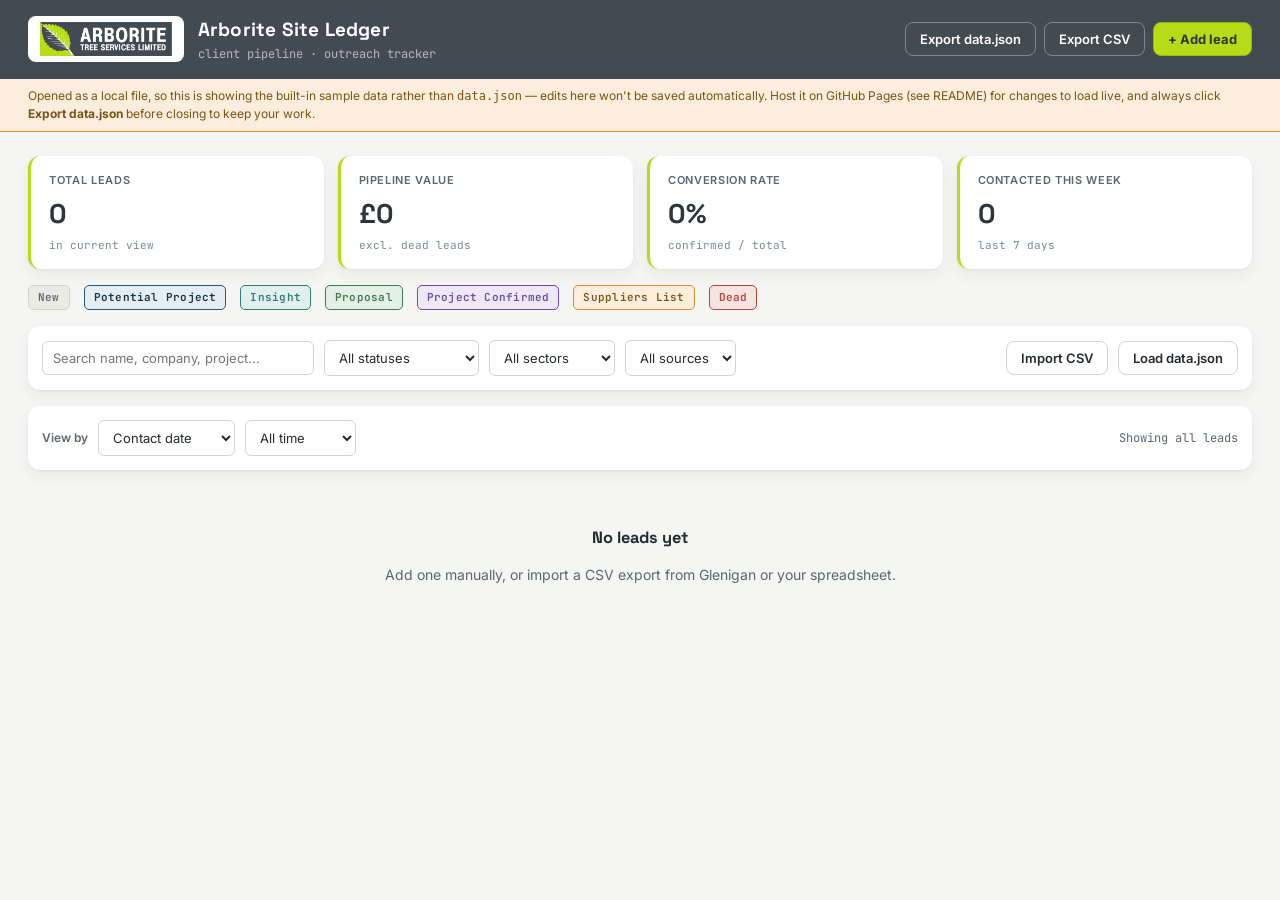
==== commit 0b3fbe7f: "Security: show saved text safely everywhere, take customer leads and SQL scripts off the public site" ====
--- a/crm/index.html
+++ b/crm/index.html
@@ -481,160 +481,39 @@
 
 function uid(){ return 'l' + Math.random().toString(36).slice(2,9); }
 
-const EMBEDDED_SEED = {
-  "leads": [
-    {
-      "id": "l001",
-      "name": "James Bennett",
-      "company": "Catling Group",
-      "jobTitle": "Managing QS",
-      "sector": "Commercial",
-      "source": "LinkedIn",
-      "linkedinUrl": "https://www.linkedin.com/in/james-bennett-6b4420b2/",
-      "email": "lirind@catlingltd.co.uk",
-      "phone": "",
-      "contactDate": "2026-03-09",
-      "emailed": true,
-      "status": "Project Confirmed",
-      "quoteValue": 2100,
-      "projectName": "",
-      "projectValue": "",
-      "region": "",
-      "notes": "",
-      "owner": "",
-      "priority": "Medium",
-      "nextFollowUp": "",
-      "networth": "",
-      "called": false,
-      "retargetSituation": "",
-      "dateInsight": "",
-      "dateProposal": "",
-      "dateConfirmed": "2026-06-09",
-      "contacts": [],
-      "planningStage": ""
-    },
-    {
-      "id": "l002",
-      "name": "Billy Powell",
-      "company": "Colmor Construction",
-      "jobTitle": "QS",
-      "sector": "Commercial",
-      "source": "LinkedIn",
-      "linkedinUrl": "https://www.linkedin.com/in/billy-powell-5bb440133/",
-      "email": "Billy@Colmorconstruction.co.uk",
-      "phone": "",
-      "contactDate": "2026-06-01",
-      "emailed": true,
-      "status": "Insight",
-      "quoteValue": "",
-      "projectName": "",
-      "projectValue": "",
-      "region": "",
-      "notes": "",
-      "owner": "",
-      "priority": "Medium",
-      "nextFollowUp": "",
-      "networth": "",
-      "called": false,
-      "retargetSituation": "",
-      "dateInsight": "",
-      "dateProposal": "",
-      "dateConfirmed": "",
-      "contacts": [],
-      "planningStage": ""
-    },
-    {
-      "id": "l003",
-      "name": "William Steadman",
-      "company": "Prestec UK Ltd",
-      "jobTitle": "Assistant QS",
-      "sector": "Commercial",
-      "source": "LinkedIn",
-      "linkedinUrl": "https://www.linkedin.com/in/william-steadman-82a23a349/",
-      "email": "will.steadman@prestecuk.com",
-      "phone": "",
-      "contactDate": "2026-06-09",
-      "emailed": true,
-      "status": "Insight",
-      "quoteValue": "",
-      "projectName": "",
-      "projectValue": "",
-      "region": "",
-      "notes": "",
-      "owner": "",
-      "priority": "Medium",
-      "nextFollowUp": "",
-      "networth": "",
-      "called": false,
-      "retargetSituation": "",
-      "dateInsight": "",
-      "dateProposal": "",
-      "dateConfirmed": "",
-      "contacts": [],
-      "planningStage": ""
-    },
-    {
-      "id": "l004",
-      "name": "Amanda Ling",
-      "company": "SFM Ltd",
-      "jobTitle": "MD",
-      "sector": "Other",
-      "source": "LinkedIn",
-      "linkedinUrl": "https://www.linkedin.com/in/amandaling/",
-      "email": "Laura.Mascall@sfm-limited.com",
-      "phone": "",
-      "contactDate": "2026-03-30",
-      "emailed": true,
-      "status": "Dead",
-      "quoteValue": "",
-      "projectName": "",
-      "projectValue": "",
-      "region": "",
-      "notes": "",
-      "owner": "",
-      "priority": "Medium",
-      "nextFollowUp": "",
-      "networth": "",
-      "called": false,
-      "retargetSituation": "",
-      "dateInsight": "",
-      "dateProposal": "",
-      "dateConfirmed": "",
-      "contacts": [],
-      "planningStage": ""
-    },
-    {
-      "id": "l005",
-      "name": "Omar Parvez",
-      "company": "London Basement",
-      "jobTitle": "QS",
-      "sector": "Commercial",
-      "source": "LinkedIn",
-      "linkedinUrl": "https://www.linkedin.com/in/omar-p-53b12b8a/",
-      "email": "sales@londonbasement.co.uk",
-      "phone": "",
-      "contactDate": "2026-06-09",
-      "emailed": true,
-      "status": "Potential Project",
-      "quoteValue": "",
-      "projectName": "",
-      "projectValue": "",
-      "region": "",
-      "notes": "",
-      "owner": "",
-      "priority": "Medium",
-      "nextFollowUp": "",
-      "networth": "",
-      "called": false,
-      "retargetSituation": "",
-      "dateInsight": "",
-      "dateProposal": "",
-      "dateConfirmed": "",
-      "contacts": [],
-      "planningStage": ""
-    }
-  ]
-};
+// ── SUPABASE (via the parent app's session — see openCRMView in office-permdocs.js) ──
+// This page has no login of its own; when embedded it pings the parent for
+// the credentials the team already logged in with. Opened standalone (not in
+// an iframe) it just falls back to data.json/EMBEDDED_SEED below, same as before.
+let CRM_AUTH = null;
+let _crmAuthWaiters = [];
+function waitForCrmAuth(timeoutMs){
+  return new Promise(resolve=>{
+    if (CRM_AUTH) { resolve(CRM_AUTH); return; }
+    let done = false;
+    _crmAuthWaiters.push(()=>{ if(!done){ done = true; resolve(CRM_AUTH); } });
+    setTimeout(()=>{ if(!done){ done = true; resolve(null); } }, timeoutMs);
+  });
+}
+window.addEventListener('message', event=>{
+  if (event.origin !== window.location.origin) return;
+  if (!event.data || event.data.type !== 'crm-auth') return;
+  CRM_AUTH = event.data;
+  _crmAuthWaiters.forEach(fn=>fn());
+  _crmAuthWaiters = [];
+});
+if (window.parent !== window) {
+  window.parent.postMessage({type:'crm-ready'}, window.location.origin);
+}
+function crmFetch(method, path, body){
+  const h = {'Content-Type':'application/json', apikey: CRM_AUTH.supaKey, Authorization: 'Bearer ' + CRM_AUTH.accessToken};
+  if (method === 'POST') h['Prefer'] = 'resolution=merge-duplicates,return=minimal';
+  const opts = {method, headers:h, credentials:'omit', mode:'cors'};
+  if (body) opts.body = JSON.stringify(body);
+  return fetch(CRM_AUTH.supaUrl + '/rest/v1/' + path, opts);
+}
+
+const EMBEDDED_SEED = { "leads": [] };
 
 function statusClass(s){
   const map = {
@@ -651,6 +530,19 @@
 }
 
 async function loadData(){
+  if (window.parent !== window) {
+    await waitForCrmAuth(3000);
+    if (CRM_AUTH) {
+      try {
+        const res = await crmFetch('GET', 'crm_leads?select=*&order=created_at.asc');
+        if(!res.ok) throw new Error('supabase load failed: ' + res.status);
+        LEADS = await res.json();
+        populateFilterOptions();
+        render();
+        return;
+      } catch(e) { /* fall through to the static file below */ }
+    }
+  }
   try{
     const res = await fetch('./data.json', {cache:'no-store'});
     if(!res.ok) throw new Error('no file');
@@ -1019,7 +911,7 @@
 document.getElementById('btnCancelLead').addEventListener('click', closeLeadModal);
 leadOverlay.addEventListener('click', e=>{ if(e.target===leadOverlay) closeLeadModal(); });
 
-leadForm.addEventListener('submit', e=>{
+leadForm.addEventListener('submit', async e=>{
   e.preventDefault();
   const fd = new FormData(leadForm);
   const obj = {};
@@ -1027,11 +919,20 @@
   obj.emailed = obj.emailed === 'true';
   obj.called = obj.called === 'true';
   obj.contacts = collectContactsFromForm();
+  obj.id = editingId || uid();
+  if (CRM_AUTH) {
+    try {
+      const res = await crmFetch('POST', 'crm_leads', obj);
+      if (!res.ok) throw new Error('save failed: ' + res.status);
+    } catch(err) {
+      alert('Could not save this lead — check your connection and try again.');
+      return;
+    }
+  }
   if(editingId){
     const idx = LEADS.findIndex(l=>l.id===editingId);
     LEADS[idx] = {...LEADS[idx], ...obj, id:editingId};
   }else{
-    obj.id = uid();
     LEADS.push(obj);
   }
   closeLeadModal();
@@ -1043,8 +944,17 @@
   closeLeadModal();
 });
 
-function deleteLead(id){
+async function deleteLead(id){
   if(!confirm('Delete this lead? This cannot be undone.')) return;
+  if (CRM_AUTH) {
+    try {
+      const res = await crmFetch('DELETE', 'crm_leads?id=eq.' + encodeURIComponent(id));
+      if (!res.ok) throw new Error('delete failed: ' + res.status);
+    } catch(err) {
+      alert('Could not delete this lead — check your connection and try again.');
+      return;
+    }
+  }
   LEADS = LEADS.filter(l=>l.id!==id);
   render();
 }
@@ -1189,7 +1099,7 @@
   });
   csvOverlay.classList.remove('open');
   render();
-  alert(added + ' lead(s) imported. Remember to click "Export data.json" and commit the file to save these changes.');
+  alert(added + ' lead(s) imported. Remember to click "Export data.json" to keep a copy. Do not commit that file: this site is public.');
 });
 
 loadData();
